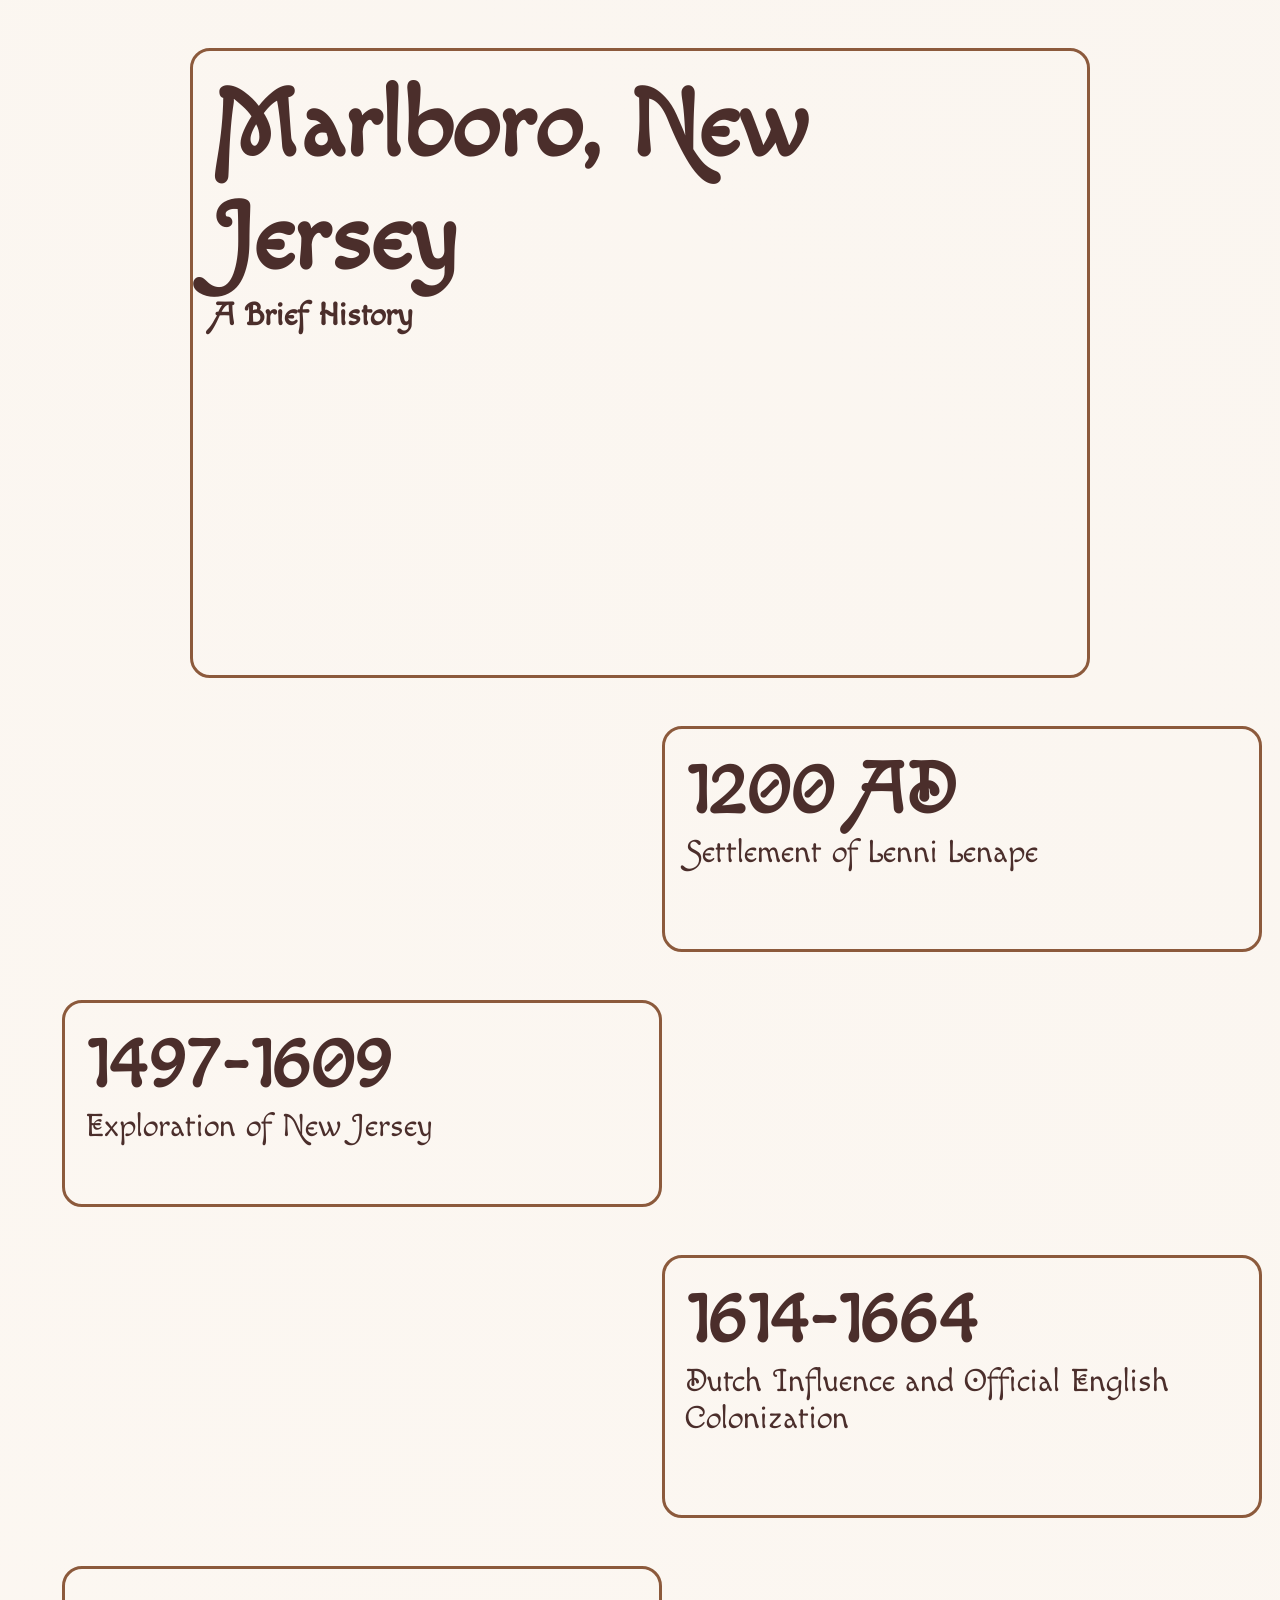
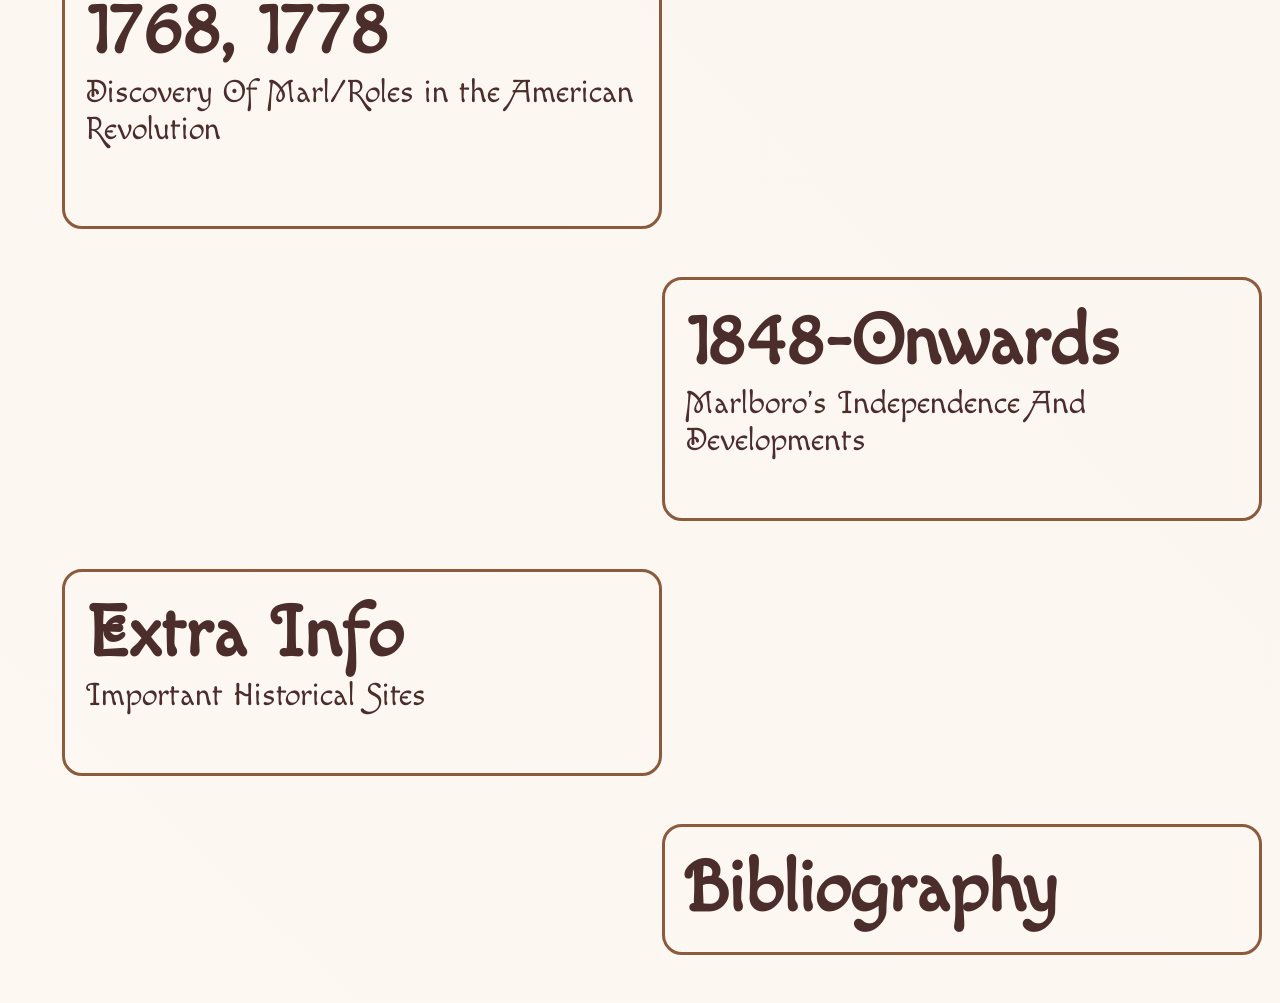
==== index.html @ bfbf4afd "Rename main.html to index.html" ====
<!DOCTYPE html>
<html lang="en">
    <head>
        <meta charset="UTF-8">
        <meta name="viewport" content="width-device-width, initial-scale = 1">
        <title>Timeline of Marlboro, New Jersey</title>
        <link rel="stylesheet" href="styles.css">
        <link rel="preconnect" href="https://fonts.googleapis.com">
        <link rel="preconnect" href="https://fonts.gstatic.com" crossorigin>
        <link href="https://fonts.googleapis.com/css2?family=Macondo+Swash+Caps&display=swap" rel="stylesheet">
    </head>
    <body class="gradient">
        <div class="timeline-container">
            <div class = "timeline">
                <div class="timeline-item" id="first">
                    <h1>Marlboro, New Jersey</h1>
                    <div class="timeline-dot"></div>
                    <div class="timeline-content">
                        <h2 class="title">A Brief History</h2>
                        <p class = "mini-description" id="exception">Welcome! On this website, you will learn about the rich history that surrounds Marlboro, New Jersey! From the indigenous peoples that inhabited it to the significance of Marlboro in the American Revolution, our city has lots to boast about. Without further ado, click one of the timeline events to jump to a new page to learn more.
                        </p>
                    </div>
                </div>
                <div class="timeline-item alternate">
                    <div class="timeline-dot"></div>
                    <div class="timeline-content">
                        <a href="lenni-lenape.html" style="text-decoration:none; color: rgb(75, 46, 43);">

                            <h2>1200 AD</h2>
                        </a>

                        <p class="title">Settlement of Lenni Lenape</p>
                        <p class = "mini-description">Some of the first official settlers after having been present for more than 10,000 years in the Northeast.</p>
                    </div>
                </div>
                <div class="timeline-item">
                    <div class="timeline-dot"></div>
                    <div class="timeline-content">
                        <a href="exploration.html" style="text-decoration:none; color: rgb(75, 46, 43);">

                            <h2>1497-1609</h2>
                        </a>

                        <p class="title">Exploration of New Jersey</p>
                        <p class = "mini-description">The many explorers who came to explore New Jersey for their sponsors.</p>
                    </div>
                </div>
                <div class="timeline-item alternate">
                    <div class="timeline-dot"></div>
                    <div class="timeline-content">
                        <a href="dutch.html" style="text-decoration:none; color: rgb(75, 46, 43);">

                            <h2>1614-1664</h2>
                        </a>

                        <p class="title">Dutch Influence and Official English Colonization</p>
                        <p class = "mini-description">Events of settlers leading up to Berkeley and Carteret's ultimate grant of New Jersey.</p>
                    </div>
                </div>
                <div class="timeline-item">
                    <div class="timeline-dot"></div>
                    <div class="timeline-content">
                        <a href="marl.html" style="text-decoration:none; color: rgb(75, 46, 43);">

                           <h2>1768, 1778</h2>
                        </a>

                        <p class="title">Discovery Of Marl/Roles in the American Revolution</p>
                        <p class = "mini-description">The discovery that gave Marlboro its name and Marlboro's critical roles in the American Revolution</p>
                    </div>
                </div>
                <div class="timeline-item alternate">
                    <div class="timeline-dot"></div>
                    <div class="timeline-content">
                        <a href="formation.html" style="text-decoration:none; color: rgb(75, 46, 43);">

                           <h2>1848-Onwards</h2>
                        </a>

                        <p class="title">Marlboro's Independence And Developments</p>
                        <p class = "mini-description">Important Tidbits of Information</p>
                    </div>
                </div>
                <div class="timeline-item">
                    <div class="timeline-dot"></div>
                    <div class="timeline-content">
                        <a href="Extra.html" style="text-decoration:none; color: rgb(75, 46, 43);">

                           <h2>Extra Info</h2>
                        </a>

                        <p class="title">Important Historical Sites</p>
                        <p class = "mini-description">Description</p>
                    </div>
                </div>
                <div class="timeline-item alternate">
                    <div class="timeline-dot"></div>
                    <div class="timeline-content">
                        <a href="bibliography.html" style="text-decoration:none; color: rgb(75, 46, 43);">

                           <h2>Bibliography</h2>
                        </a>
                    </div>
                </div>
            </div>
        </div>
    <script src="timeline.js"></script>
    </body>
</html>
---- styles.css ----
* {
    margin: 0;
    padding: 0;
    box-sizing: border-box;
}

body {
    font-size: 3rem;
    color: rgb(75, 46, 43);
    display: flex;
    justify-content: center;
    align-items: center;
}

.title{
    font-size: 2rem;
}

.gradient{
    background: linear-gradient(45deg, rgba(255, 248, 240, 0.71), rgba(247, 240, 232, 0.71));
    animation: gradient 5s ease infinite;
    background-size: 300% 300%;
}

@keyframes gradient {
    0% {
        background-position: 0% 50%;
    }
    50% {
        background-position: 100% 50%;
    }
    100% {
        background-position: 0% 50%;
    }
}

.timeline-item {
    position: relative;
    font-family: "Macondo Swash Caps", cursive;
    margin: 3rem 0;
    border: 3px solid rgb(140, 90, 60);
    border-radius: 20px;
    padding: 20px;
    transform: translate(300px, 20px);
    opacity: 0;
    transition: padding 1s;
    transition: 1s ease;
    width: 600px;
}

.timeline-item--visible{
    transform: translateY(0);
    opacity: 1;
}

.timeline-item--visible:hover {
    padding: 35px;
}

#first{
    margin-top: 3rem;
    margin-bottom:3rem;
    height: 70vh;
    margin-left: 8rem;
    margin-right: 8rem;
    width: 900px;

}

#exception{
    font-size: 2.5rem;
}

.mini-description{
    font-size: 1rem;
    margin-top: 20px;
    opacity: 0;
    transition: opacity 1s;
}

.mini-description:hover{
    opacity: 1;
}

.alternate{
    transform: translateX(600px);
}

.timeline-text{
    font-family: "Macondo Swash Caps", cursive;
    padding: 20px;

}
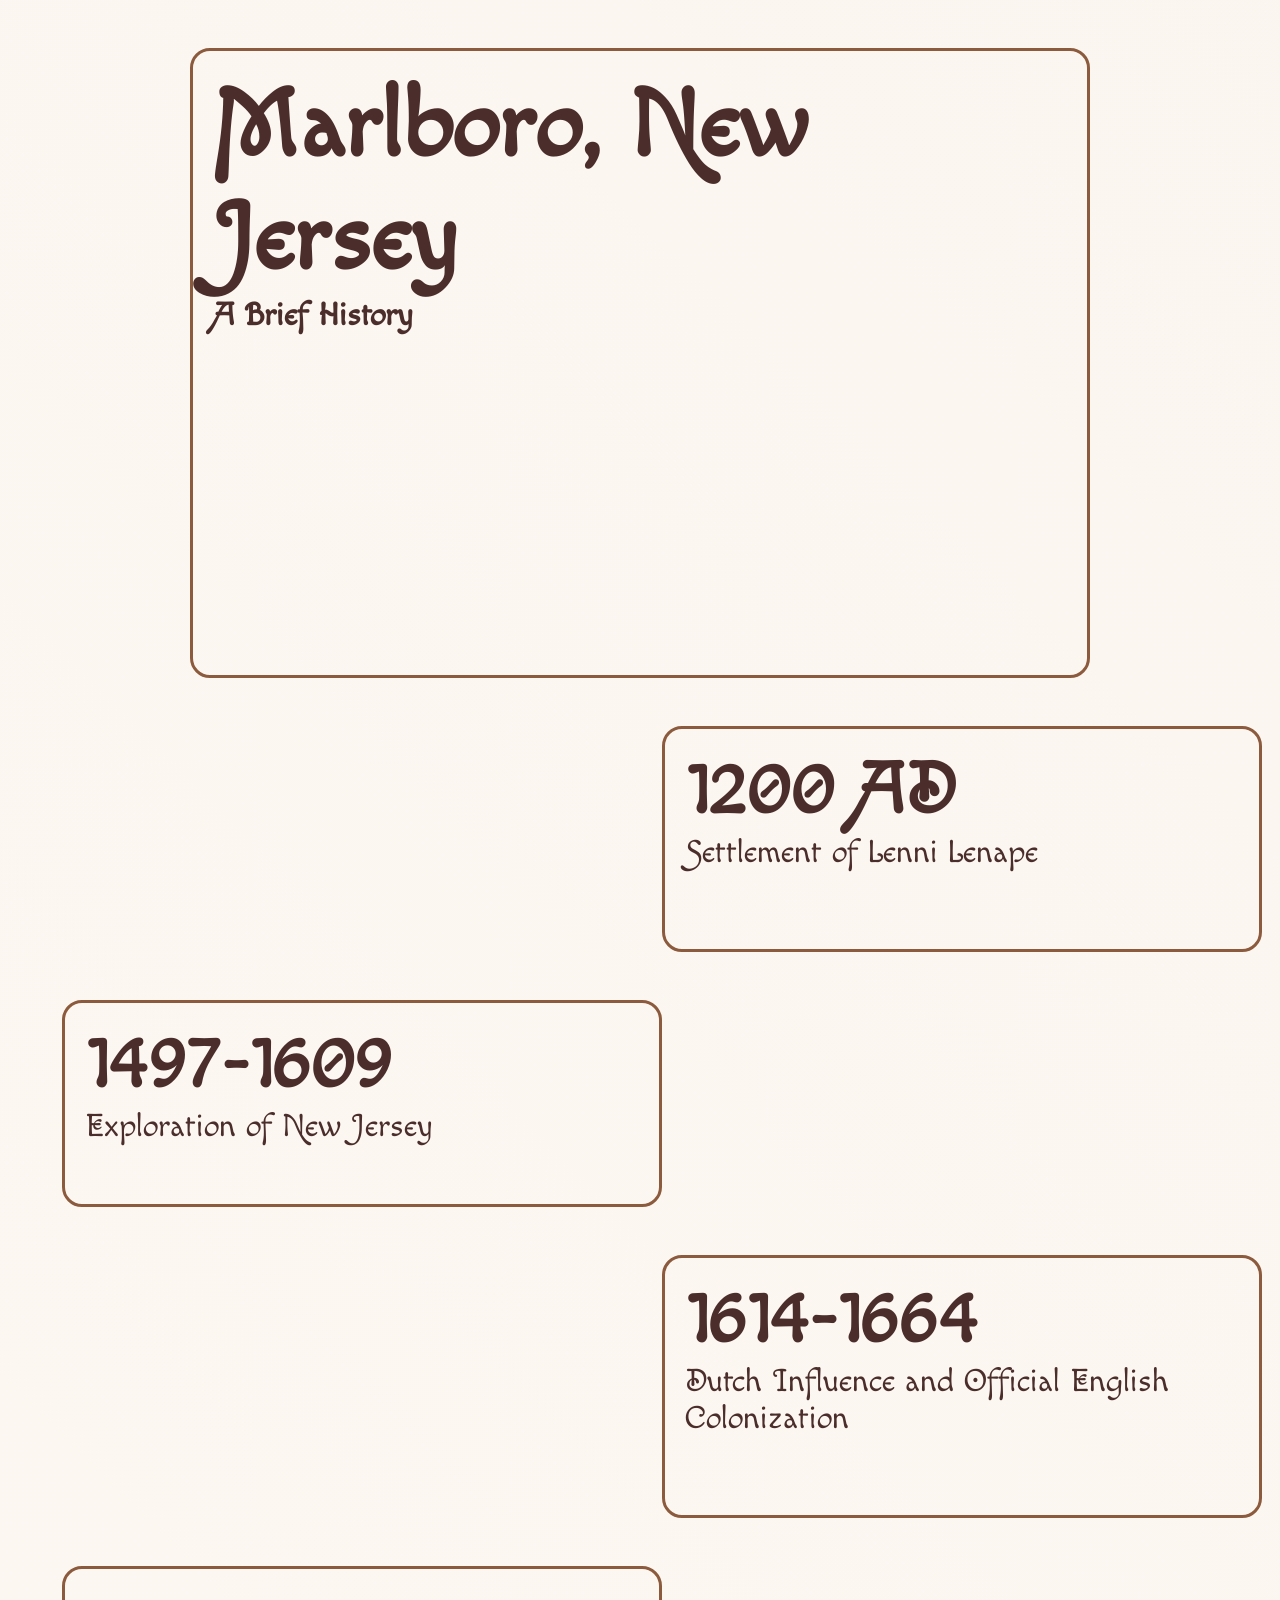
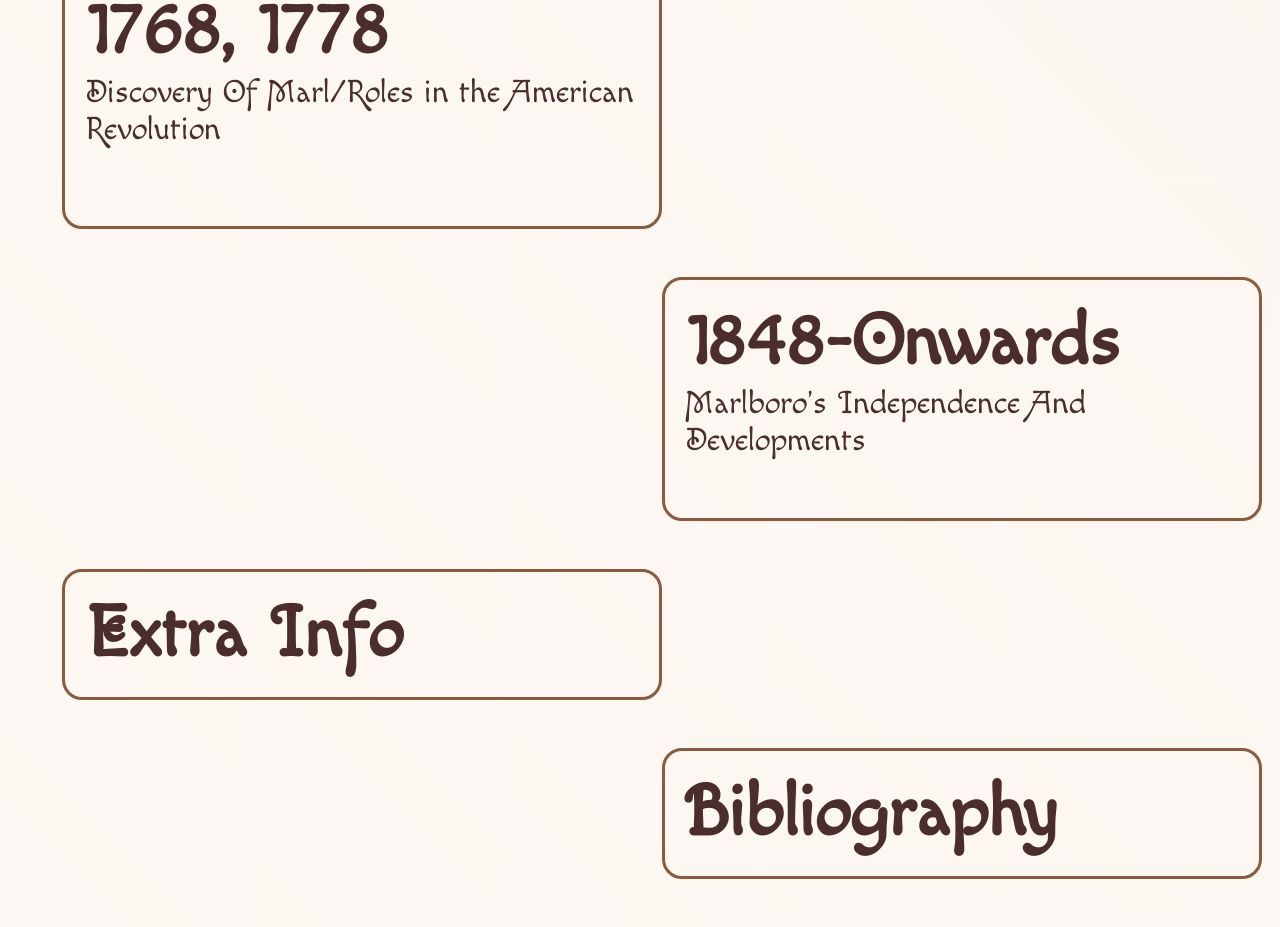
==== commit ffc08ac6: "Update index.html" ====
--- a/index.html
+++ b/index.html
@@ -89,8 +89,6 @@
                            <h2>Extra Info</h2>
                         </a>
 
-                        <p class="title">Important Historical Sites</p>
-                        <p class = "mini-description">Description</p>
                     </div>
                 </div>
                 <div class="timeline-item alternate">
